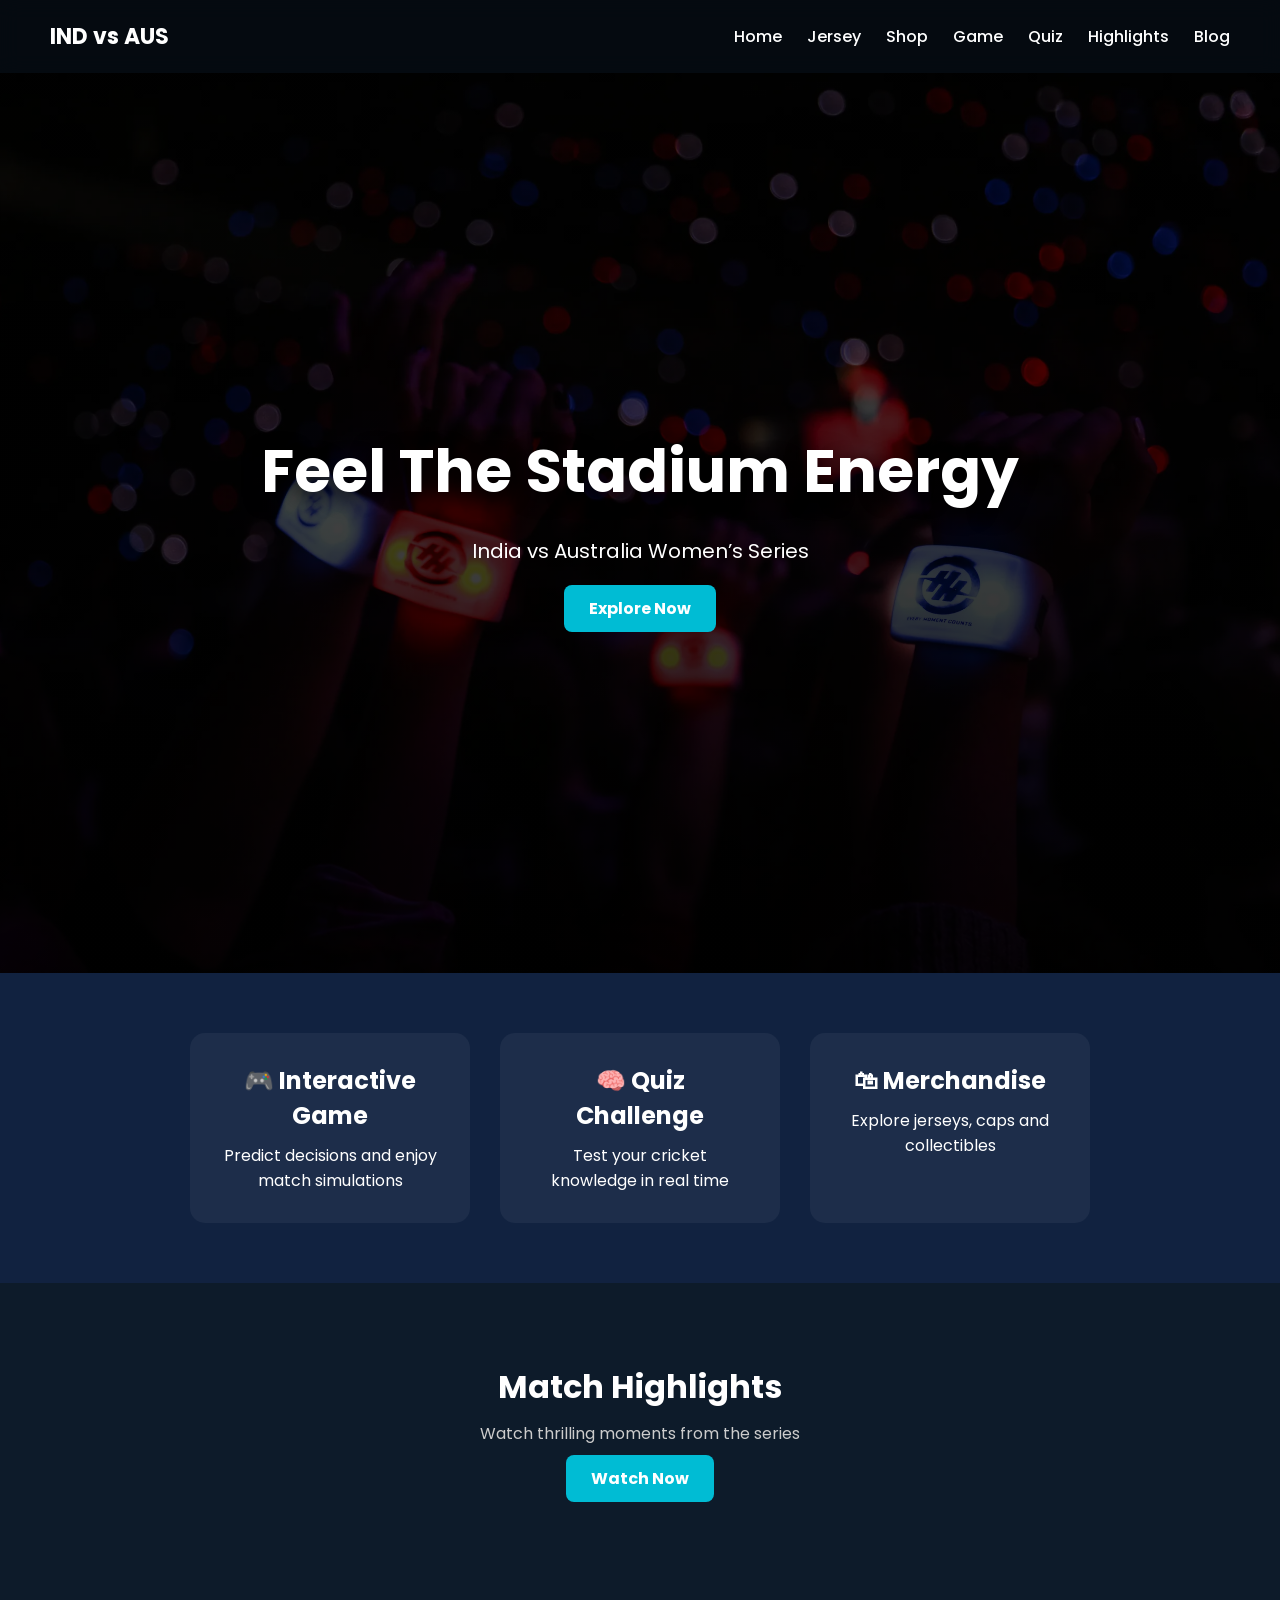
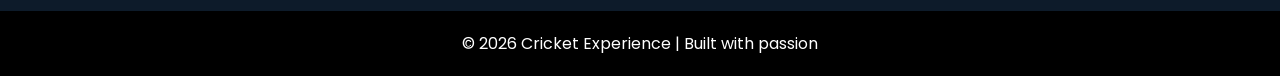
==== index.html @ f43b602f "updated code" ====
<!doctype html>
<html lang="en">
  <head>
    <meta charset="UTF-8" />
    <meta name="viewport" content="width=device-width, initial-scale=1.0" />
    <title>IND vs AUS Experience</title>
    <link rel="stylesheet" href="style.css" />

    <!-- Google Font -->
    <link
      href="https://fonts.googleapis.com/css2?family=Poppins:wght@300;400;600;700&display=swap"
      rel="stylesheet"
    />
  </head>
  <body>
    <!-- ================= NAVBAR ================= -->
    <nav>
      <h1 class="heading">IND vs AUS</h1>
      <ul class="nav-links">
        <li><a href="index.html">Home</a></li>
        <li><a href="jerseycustimisation.html">Jersey</a></li>
        <li><a href="merchandising.html">Shop</a></li>
        <li><a href="game.html">Game</a></li>
        <li><a href="quiz.html">Quiz</a></li>
        <li><a href="highlights.html">Highlights</a></li>
        <li><a href="blog.html">Blog</a></li>
      </ul>
    </nav>

    <!-- ================= HERO SECTION ================= -->
    <section class="hero">
      <div class="hero-overlay"></div>
      <div class="hero-content">
        <h1>Feel The Stadium Energy</h1>
        <p>India vs Australia Women’s Series</p>
        <a href="merchandising.html" class="btn">Explore Now</a>
      </div>
    </section>

    <!-- ================= FEATURES ================= -->
    <section class="features">
      <div class="feature-card">
        <h2>🎮 Interactive Game</h2>
        <p>Predict decisions and enjoy match simulations</p>
      </div>

      <div class="feature-card">
        <h2>🧠 Quiz Challenge</h2>
        <p>Test your cricket knowledge in real time</p>
      </div>

      <div class="feature-card">
        <h2>🛍 Merchandise</h2>
        <p>Explore jerseys, caps and collectibles</p>
      </div>
    </section>

    <!-- ================= HIGHLIGHT SECTION ================= -->
    <section class="highlight">
      <h2>Match Highlights</h2>
      <p>Watch thrilling moments from the series</p>
      <a href="highlights.html" class="btn">Watch Now</a>
    </section>

    <!-- ================= FOOTER ================= -->
    <footer>
      <p>© 2026 Cricket Experience | Built with passion</p>
    </footer>
  </body>
</html>
---- style.css ----
/* ================= RESET ================= */
* {
  margin: 0;
  padding: 0;
  box-sizing: border-box;
  font-family: 'Poppins', sans-serif;
}

body {
  background: #0d1b2a;
  color: white;
}

/* ================= NAVBAR ================= */
nav {
  display: flex;
  justify-content: space-between;
  align-items: center;
  padding: 20px 50px;
  position: sticky;
  top: 0;
  z-index: 1000;
  background: rgba(0, 0, 0, 0.6);
  backdrop-filter: blur(10px);
}

.heading {
  font-size: 22px;
  font-weight: 700;
}

.nav-links {
  display: flex;
  gap: 25px;
  list-style: none;
}

.nav-links a {
  text-decoration: none;
  color: white;
  font-weight: 500;
  transition: 0.3s;
}

.nav-links a:hover {
  color: #00bcd4;
}

/* ================= HERO ================= */
.hero {
  height: 100vh;
  background: url('image1.jpg') center/cover no-repeat;
  position: relative;
  display: flex;
  align-items: center;
  justify-content: center;
}

.hero-overlay {
  position: absolute;
  width: 100%;
  height: 100%;
  background: linear-gradient(to bottom, rgba(0,0,0,0.6), rgba(0,0,0,0.9));
}

.hero-content {
  position: relative;
  text-align: center;
  z-index: 2;
}

.hero h1 {
  font-size: 60px;
  margin-bottom: 20px;
  text-shadow: 0 5px 20px rgba(0,0,0,0.8);
}

.hero p {
  font-size: 20px;
  margin-bottom: 30px;
}

/* ================= BUTTON ================= */
.btn {
  padding: 12px 25px;
  background: #00bcd4;
  color: white;
  border-radius: 8px;
  text-decoration: none;
  font-weight: bold;
  transition: 0.3s;
}

.btn:hover {
  background: #00e5ff;
  transform: scale(1.05);
}

/* ================= FEATURES ================= */
.features {
  display: flex;
  justify-content: center;
  gap: 30px;
  padding: 60px 40px;
  background: #112240;
}

.feature-card {
  background: rgba(255, 255, 255, 0.05);
  padding: 30px;
  border-radius: 15px;
  width: 280px;
  text-align: center;
  transition: 0.3s;
}

.feature-card:hover {
  transform: translateY(-10px);
  box-shadow: 0 20px 40px rgba(0,0,0,0.3);
}

.feature-card h2 {
  margin-bottom: 10px;
}

/* ================= HIGHLIGHT ================= */
.highlight {
  text-align: center;
  padding: 80px 20px;
  background: #0d1b2a;
}

.highlight h2 {
  font-size: 32px;
  margin-bottom: 10px;
}

.highlight p {
  margin-bottom: 20px;
  color: #ccc;
}

/* ================= PRODUCT ================= */
.product-section {
  display: flex;
  justify-content: center;
  gap: 30px;
  padding: 50px;
}

.product-card {
  background: white;
  color: black;
  border-radius: 15px;
  padding: 20px;
  width: 220px;
  text-align: center;
  transition: 0.3s;
}

.product-card img {
  width: 100%;
  border-radius: 10px;
}

.product-card:hover {
  transform: scale(1.05);
  box-shadow: 0 15px 30px rgba(0,0,0,0.2);
}

/* ================= QUIZ ================= */
.quiz-section {
  padding: 60px 20px;
  background: #f4f4f4;
  color: black;
}

.question-card {
  background: white;
  margin: 20px auto;
  padding: 25px;
  width: 400px;
  border-radius: 15px;
  box-shadow: 0 10px 25px rgba(0, 0, 0, 0.15);
}

.option-btn {
  display: block;
  width: 100%;
  margin: 10px 0;
  padding: 12px;
  border: none;
  border-radius: 8px;
  background: #222;
  color: white;
  cursor: pointer;
  transition: 0.3s;
}

.option-btn:hover {
  background: #00bcd4;
}

/* ================= BLOG ================= */
.container {
  max-width: 900px;
  margin: 40px auto;
  padding: 20px;
}

#posts {
  display: grid;
  grid-template-columns: repeat(auto-fit, minmax(250px, 1fr));
  gap: 20px;
}

.post {
  background: white;
  color: black;
  padding: 15px;
  border-radius: 12px;
  transition: 0.3s;
}

.post:hover {
  transform: scale(1.03);
}

/* ================= FOOTER ================= */
footer {
  text-align: center;
  padding: 20px;
  background: #000;
  margin-top: 40px;
}
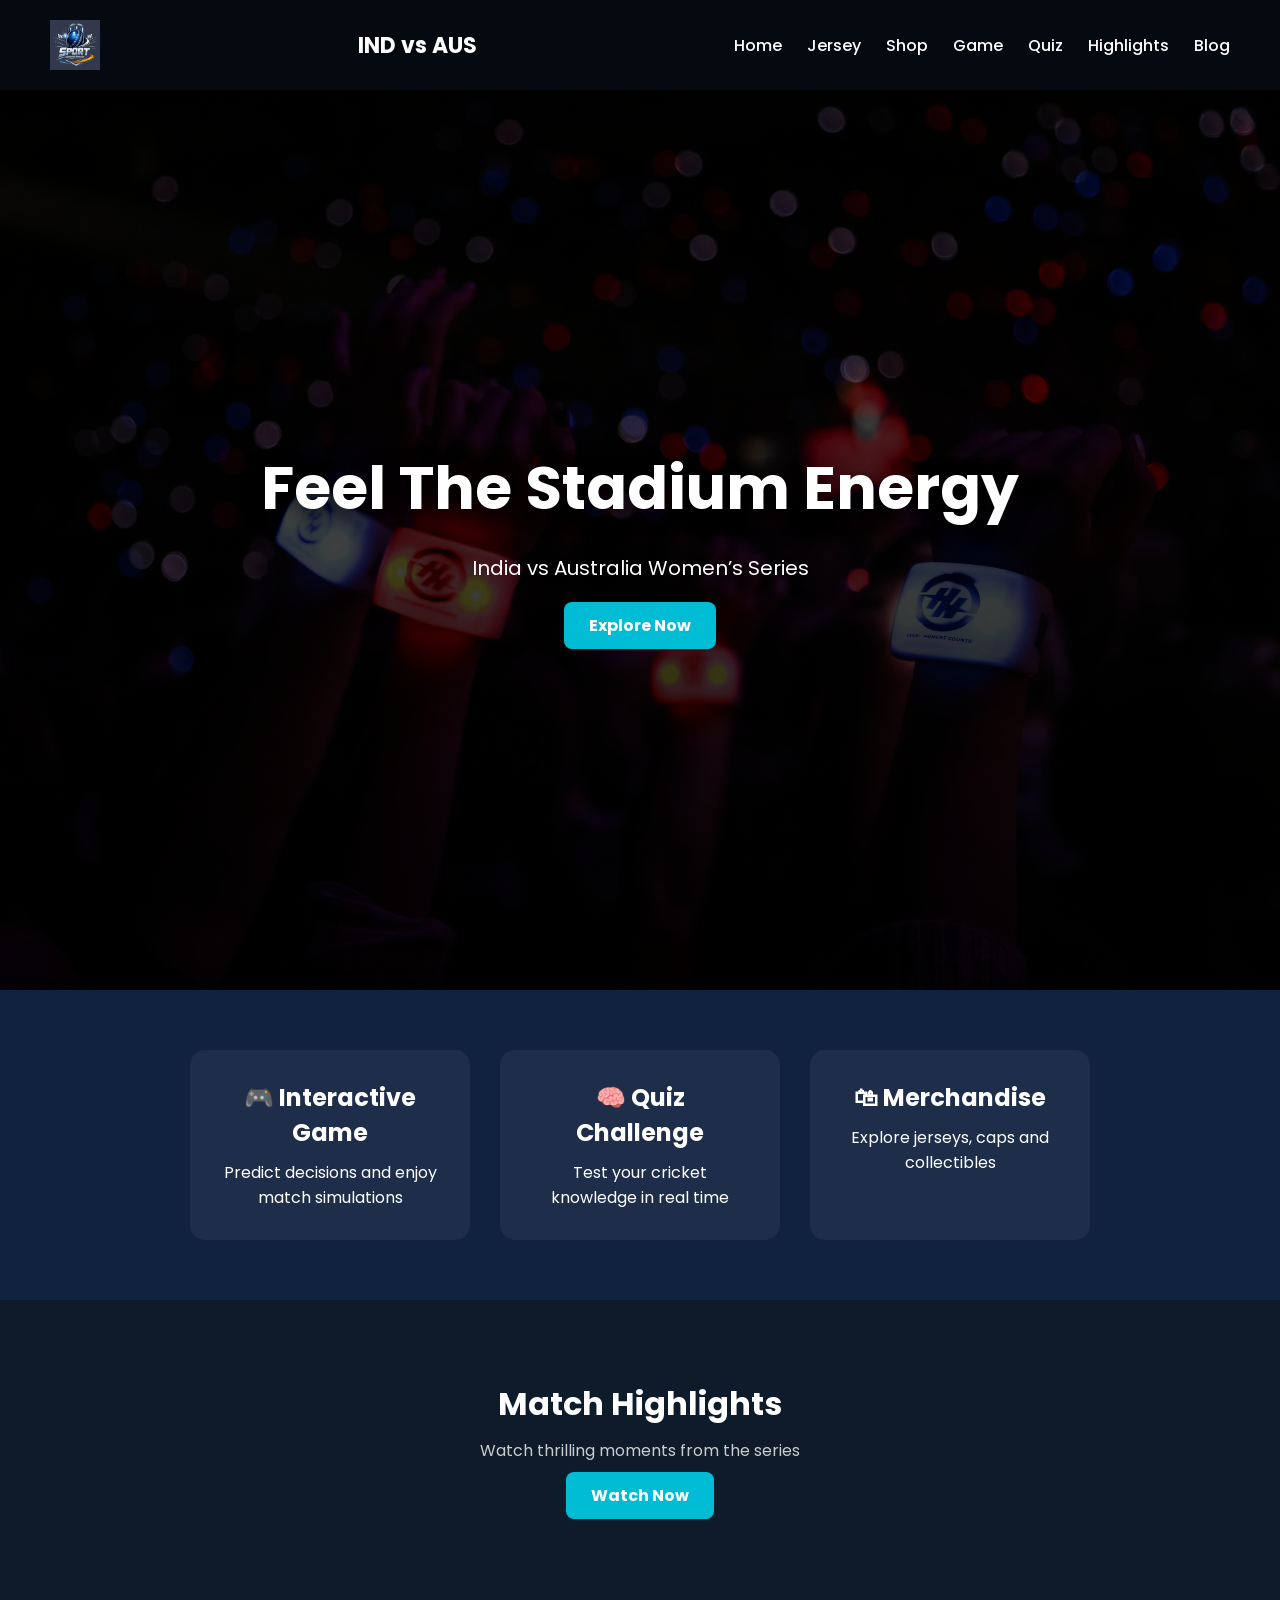
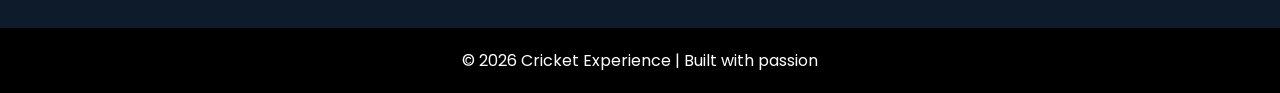
==== commit a83ef3b9: "first commit" ====
--- a/index.html
+++ b/index.html
@@ -15,6 +15,7 @@
   <body>
     <!-- ================= NAVBAR ================= -->
     <nav>
+      <img src="image15.png" height="50px" width="50px" />
       <h1 class="heading">IND vs AUS</h1>
       <ul class="nav-links">
         <li><a href="index.html">Home</a></li>
